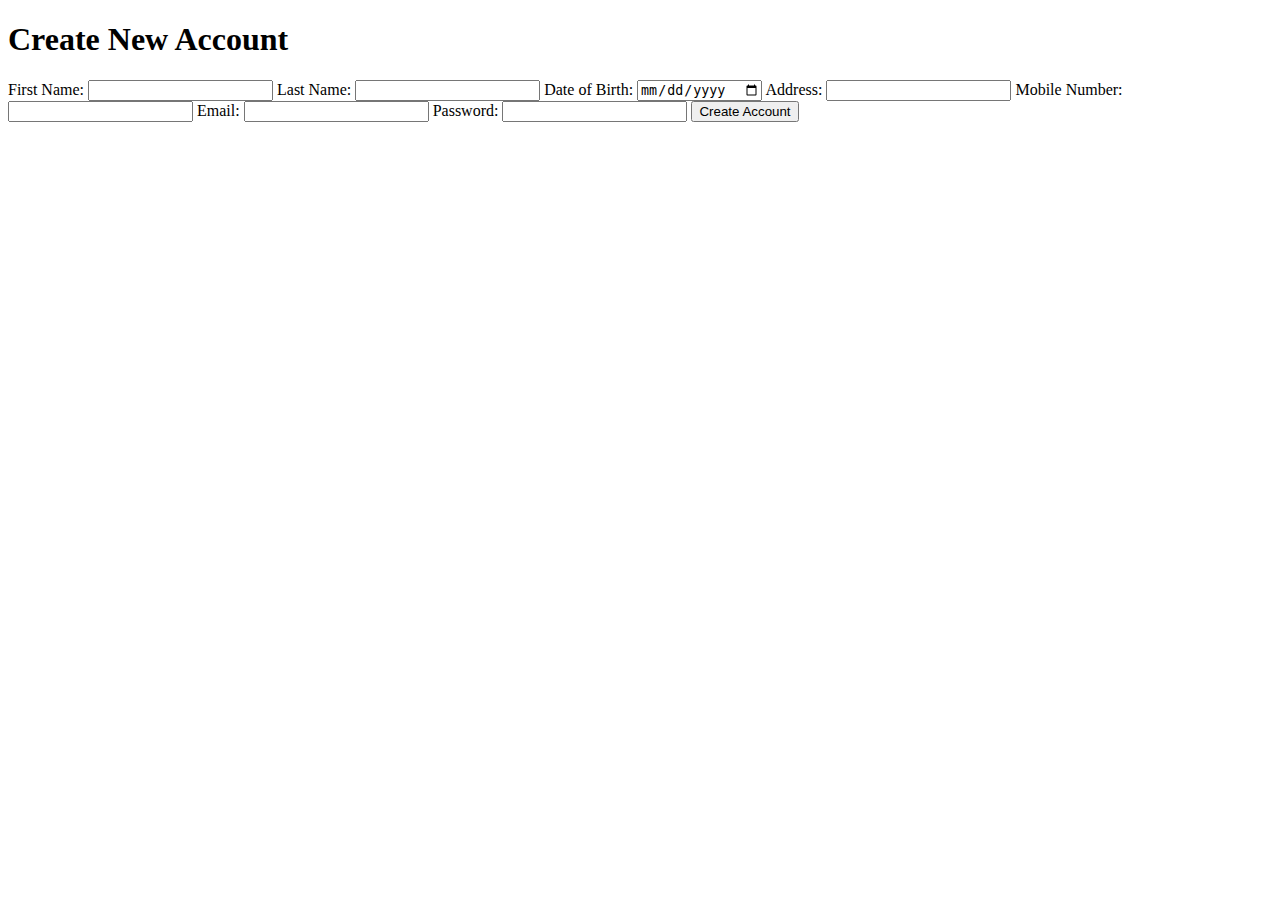
==== oldindex.html @ 107abf25 "add log in and create account page" ====
<!DOCTYPE html>
<html lang="en">
<head>
  <meta charset="UTF-8">
  <meta name="viewport" content="width=device-width, initial-scale=1.0">
  <title>Create New Account</title>
</head>
<body>
  <h1>Create New Account</h1>
  <form action="oldindex.php" method="POST">
    <!-- <label for="profile_picture">Profile Picture:</label>
    <input type="file" name="profile_picture" id="profile_picture" required> -->
    
    <label for="first_name">First Name:</label>
    <input type="text" name="first_name" id="first_name" required>
    
    <label for="last_name">Last Name:</label>
    <input type="text" name="last_name" id="last_name" required>
    
    <label for="date_of_birth">Date of Birth:</label>
    <input type="date" name="date_of_birth" id="date_of_birth" required>
    
    <label for="address">Address:</label>
    <input type="text" name="address" id="address" required>
    
    <label for="mobile_number">Mobile Number:</label>
    <input type="tel" name="mobile_number" id="mobile_number" required>
    
    <label for="email">Email:</label>
    <input type="email" name="email" id="email" required>
    
    <label for="password">Password:</label>
    <input type="text" name="passwords" id="password" required>
    
    <button type="submit">Create Account</button>
  </form>
</body>
</html>
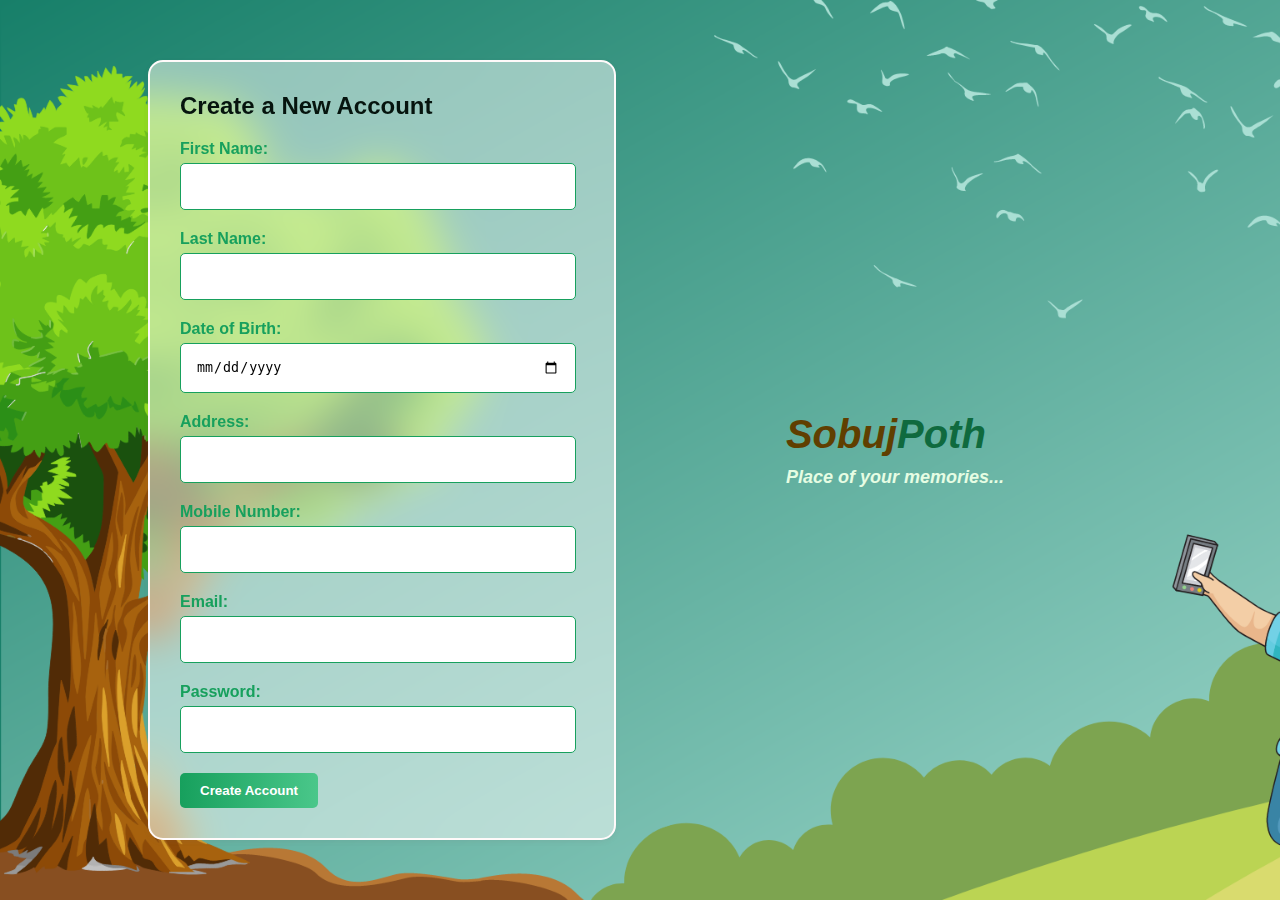
==== commit c25ce6c6: "apply styles on backgrounds to  homepage , search, profile" ====
--- a/oldindex.html
+++ b/oldindex.html
@@ -3,36 +3,50 @@
 <head>
   <meta charset="UTF-8">
   <meta name="viewport" content="width=device-width, initial-scale=1.0">
-  <title>Create New Account</title>
+  <title>Create Account</title>
+  <link rel="stylesheet" href="css/styles.css">
 </head>
-<body>
-  <h1>Create New Account</h1>
-  <form action="oldindex.php" method="POST">
-    <!-- <label for="profile_picture">Profile Picture:</label>
-    <input type="file" name="profile_picture" id="profile_picture" required> -->
-    
-    <label for="first_name">First Name:</label>
-    <input type="text" name="first_name" id="first_name" required>
-    
-    <label for="last_name">Last Name:</label>
-    <input type="text" name="last_name" id="last_name" required>
-    
-    <label for="date_of_birth">Date of Birth:</label>
-    <input type="date" name="date_of_birth" id="date_of_birth" required>
-    
-    <label for="address">Address:</label>
-    <input type="text" name="address" id="address" required>
-    
-    <label for="mobile_number">Mobile Number:</label>
-    <input type="tel" name="mobile_number" id="mobile_number" required>
-    
-    <label for="email">Email:</label>
-    <input type="email" name="email" id="email" required>
-    
-    <label for="password">Password:</label>
-    <input type="text" name="passwords" id="password" required>
-    
-    <button type="submit">Create Account</button>
-  </form>
+<body class="create-account-body">
+  <div class="create-account-container">
+
+    <div class="create-logo-container">
+      <h1>Sobuj<span>Poth</span></h1>
+      <p>Place of your memories...</p>
+    </div>
+    <div class="create-login-container">
+      <h1>Create a New Account</h1>
+      <form action="oldindex.php" method="POST">
+        <div class="form-group">
+          <label for="first_name">First Name:</label>
+          <input type="text" name="first_name" id="first_name" required>
+        </div>
+        <div class="form-group">
+          <label for="last_name">Last Name:</label>
+          <input type="text" name="last_name" id="last_name" required>
+        </div>
+        <div class="form-group">
+          <label for="date_of_birth">Date of Birth:</label>
+          <input type="date" name="date_of_birth" id="date_of_birth" required>
+        </div>
+        <div class="form-group">
+          <label for="address">Address:</label>
+          <input type="text" name="address" id="address" required>
+        </div>
+        <div class="form-group">
+          <label for="mobile_number">Mobile Number:</label>
+          <input type="tel" name="mobile_number" id="mobile_number" required>
+        </div>
+        <div class="form-group">
+          <label for="email">Email:</label>
+          <input type="email" name="email" id="email" required>
+        </div>
+        <div class="form-group">
+          <label for="password">Password:</label>
+          <input type="password" name="passwords" id="password" required>
+        </div>
+        <button type="submit">Create Account</button>
+      </form>
+    </div>
+  </div>
 </body>
-</html>+</html>
--- a/css/styles.css
+++ b/css/styles.css
@@ -0,0 +1,554 @@
+.login-body {
+  
+  background-image: url('../design-photo/login3.png');
+  background-repeat: no-repeat;
+  background-size: cover;
+  background-position: left;
+  font-family: Arial, sans-serif;
+  margin: 0;
+  padding: 0;
+  display: flex;
+  /* justify-content: center; */
+  align-items: center;
+  height: 100vh;
+  
+}
+
+.login-page-container {
+  display: flex;
+  justify-content: space-between;
+  align-items: center;
+  /* flex-direction: row; */
+  flex-direction: row-reverse;
+  gap: 150px;
+  width: 1100px;
+  padding: 20px;
+  margin-left: 10%;
+  margin-right: 20%;
+}
+
+.login-container {
+  background-color: rgb(255, 255, 255,50%);
+  /* background-color: transparent; */
+  backdrop-filter: blur(20px);
+  padding: 30px;
+  border-radius: 15px;
+  border: 2px solid snow;
+  box-shadow: 0 2px 5px rgba(113, 112, 112, 0.1);
+  flex: 1;
+  margin-right: 20px;
+}
+
+.login-container h1 {
+  font-size: 24px;
+  font-weight: bold;
+  color: #06140e;
+  margin: 0 0 20px;
+}
+
+.form-group {
+  margin-bottom: 20px;
+}
+
+label {
+  display: block;
+  margin-bottom: 5px;
+  color: #17a05d;
+  font-weight: bold;
+}
+
+input[type="email"],
+input[type="password"] {
+  width: 90%;
+  padding: 15px;
+  border: 1px solid #17a05d;
+  border-radius: 5px;
+}
+
+button[type="submit"] {
+  background: linear-gradient(to right, #17a05d, #4ac78a);
+  color: #ffffff;
+  padding: 10px 20px;
+  border: none;
+  border-radius: 5px;
+  cursor: pointer;
+  font-weight: bold;
+  transition: background-color 0.3s ease;
+}
+
+button[type="submit"]:hover {
+  background: linear-gradient(to right, #4ac78a, #17a05d);
+}
+
+a {
+  display: block;
+  text-align: center;
+  color: #17a05d;
+  text-decoration: none;
+  font-weight: bold;
+  font-size: 14px;
+}
+
+a:hover {
+  text-decoration: underline;
+}
+
+.logo-container {
+  text-align: left;
+}
+
+.logo-container h1 {
+  color: #603f00;
+  /* color: #0f6a3e; */
+  font-size: 40px;
+  font-weight: 700;
+  font-style: italic;
+  margin: 0;
+}
+.logo-container span {
+  color: #603f00;
+  color: #0f6a3e;
+  font-size: 40px;
+  margin: 0;
+}
+
+.logo-container p {
+  color: #e6fde3;
+  font-size: 18px;
+  font-weight: 700;
+  font-style: italic;
+  margin: 10px 0 0;
+}
+
+/* ................................................................
+......................create account start.........................
+................................................................... */
+.create-account-body{
+  
+  background-image: url('../design-photo/login3.png');
+  background-repeat: no-repeat;
+  background-size: cover;
+  background-position: left;
+  font-family: Arial, sans-serif;
+  margin: 0;
+  padding: 0;
+  display: flex;
+  /* justify-content: center; */
+  align-items: center;
+  height: 100vh;
+  
+}
+
+.create-account-container {
+  display: flex;
+  justify-content: space-between;
+  align-items: center;
+  /* flex-direction: row; */
+  flex-direction: row-reverse;
+  gap: 150px;
+  width: 1100px;
+  padding: 20px;
+  margin-left: 10%;
+  margin-right: 20%;
+}
+
+.create-login-container {
+  background-color: rgb(255, 255, 255,50%);
+  backdrop-filter: blur(20px);
+  padding: 30px;
+  border-radius: 15px;
+  border: 2px solid snow;
+  box-shadow: 0 2px 5px rgba(113, 112, 112, 0.1);
+  flex: 1;
+  margin-right: 20px;
+}
+
+.create-login-container h1 {
+  font-size: 24px;
+  font-weight: bold;
+  color: #06140e;
+  margin: 0 0 20px;
+}
+
+.form-group {
+  margin-bottom: 20px;
+}
+
+.create-login-container label {
+  display: block;
+  margin-bottom: 5px;
+  color: #17a05d;
+  font-weight: bold;
+}
+
+input[type="text"],
+input[type="date"],
+input[type="tel"],
+input[type="email"],
+input[type="password"] {
+  width: 90%;
+  padding: 15px;
+  border: 1px solid #17a05d;
+  border-radius: 5px;
+}
+
+.create-login-container button[type="submit"] {
+  background: linear-gradient(to right, #17a05d, #4ac78a);
+  color: #ffffff;
+  padding: 10px 20px;
+  border: none;
+  border-radius: 5px;
+  cursor: pointer;
+  font-weight: bold;
+  transition: background-color 0.3s ease;
+}
+
+.create-login-container button[type="submit"]:hover {
+  background: linear-gradient(to right, #4ac78a, #17a05d);
+}
+
+
+.create-logo-container {
+  text-align: left;
+}
+
+.create-logo-container h1 {
+  color: #603f00;
+  /* color: #0f6a3e; */
+  font-size: 40px;
+  font-weight: 700;
+  font-style: italic;
+  margin: 0;
+}
+.create-logo-container span {
+  color: #603f00;
+  color: #0f6a3e;
+  font-size: 40px;
+  margin: 0;
+}
+
+.create-logo-container p {
+  color: #e6fde3;
+  font-size: 18px;
+  font-weight: 700;
+  font-style: italic;
+  margin: 10px 0 0;
+}
+
+
+/* ................................................................
+......................create account end...........................
+................................................................... */
+
+
+
+/* ********************************************************************************** */
+.homepage-body {
+  font-family: Arial, sans-serif;
+  margin: 0;
+  padding: 0;
+  background-color: #ebfcff;
+  background-image: url('../design-photo/login0.png');
+  background-repeat: no-repeat;
+  background-size: cover;
+  background-position: right;
+  color: #333333;
+}
+
+/* ................................................................
+..........................navbar start.............................
+................................................................... */
+
+.navbar {
+  background-color: #4af8b0f2;
+  background-image: url('../design-photo/bg11.png');
+  
+  background-repeat: no-repeat;
+  background-size: cover;
+  background-position: right;
+  box-shadow: 0 2px 5px rgba(0, 0, 0, 0.1);
+
+  overflow: hidden;
+  position: fixed;
+  top: 0;
+  width: 150px;
+  height: 100vh;
+  z-index: 100;
+  display: flex;
+  justify-content: center;
+}
+
+.navbar button {
+  background-color: transparent;
+  border: none;
+  cursor: pointer;
+}
+
+.navbar a {
+  display: inline-block;
+  background-color: #bec9bc;
+  border: none;
+  color: #ffffff;
+  padding: 10px 20px;
+  margin: 10px 0px;
+  font-size: 16px;
+  text-decoration: none;
+  cursor: pointer;
+  transition: background-color 0.3s ease;
+}
+
+.navbar a:hover {
+  background-color: #c0c4bf;
+}
+
+.button-group {
+  display: flex;
+  justify-content: center;
+  flex-direction: column;
+  gap: 10px;
+  margin-left: auto;
+  margin-right: auto;
+}
+
+.button-group button a {
+  background-color: #dee4ff;
+  width: 150px;
+  margin-left: -40px;
+  border: none;
+  color: #363636;
+  font-size: 20px;
+  font-weight: 700;
+  cursor: pointer;
+  transition: background-color 0.3s ease;
+}
+/*............................................................
+............................navbar end........................
+..............................................................*/
+/*............................................................
+............................profile start........................
+..............................................................*/
+.profile-picture {
+  width: 100px;
+  height: 100px;
+  border-radius: 50%;
+  object-fit: cover;
+}
+
+/*............................................................
+............................profile end........................
+..............................................................*/
+
+/*............................................................
+..................upload image and post start.................
+.............................................................. */
+.upload-container {
+  width: 450px;
+  background-color: #fffefe;
+  /* background-image: url('../design-photo/bg8.jpg');
+  background-repeat: no-repeat;
+  background-size: cover;
+  background-position: left; */
+  padding: 20px;
+  border-radius: 5px;
+  box-shadow: 0 2px 5px rgba(0, 0, 0, 0.1);
+  position: fixed;
+  top: 0;
+  left: 150px;
+  height: 100vh;
+  z-index: 2;
+}
+
+.upload-container label {
+  display: block;
+  margin-bottom: 10px;
+  font-weight: bold;
+}
+
+.upload-container input[type="file"],
+.upload-container textarea {
+  width: 95%;
+  padding: 10px;
+  margin-bottom: 10px;
+  border: 1px solid #dddddd;
+  border-radius: 5px;
+  resize: none;
+}
+
+.upload-container button[type="submit"] {
+  background-color: #3e62a4;
+  color: #ffffff;
+  padding: 10px 20px;
+  border: none;
+  border-radius: 5px;
+  cursor: pointer;
+  font-weight: bold;
+  transition: background-color 0.3s ease;
+}
+
+.upload-container button[type="submit"]:hover {
+  background-color: #195185;
+}
+
+.upload-container-container {
+  overflow: hidden;
+  display: flex;
+  justify-content: center;
+}
+
+/*............................................................
+..................upload image and post end...................
+.............................................................. */
+
+/* ...........................................................
+..................search and post start........................
+.............................................................. */
+
+/* ***************search and post container start************** */
+.fix-width-container {
+  margin-left: 650px;
+}
+
+.container {
+  max-width: 1000px;
+  margin: 0 auto;
+  padding: 20px;
+}
+/* ***************search and post container end************** */
+
+/* ***************search  container start************** */
+.style {
+  background-color: #7bc3b9f2;
+  border-bottom: 2px solid #ffffff;
+  /* background-image: url('../design-photo/greenyellow1.png');
+  background-repeat: no-repeat;
+  background-size: cover; */
+  position: fixed;
+  z-index: 1;
+  top: 0px;
+  width: 100%;
+  height: 100px;
+  
+}
+.post-background{
+  background-image: url('../design-photo/bg7.jpg');
+  background-repeat: no-repeat;
+  background-size: cover;
+  position: fixed;
+  z-index: 0;
+  top: 100px;
+  width: 100%;
+  height:100vh;
+}
+.search-form{
+  display: flex;
+  position: fixed;
+  top: 30px;
+  z-index: 2;
+}
+.button-container {
+  display: flex;
+  justify-content: flex-end;
+  margin: auto;
+  margin-bottom: 90px;
+  margin-top: -90px;
+  width: 780px;
+}
+
+.button-container button {
+  background-color: #def2ff;
+  border: 2px solid #ffffff;
+  color: #ffffff;
+  padding: 10px 20px;
+  font-size: 16px;
+  border-radius: 5px;
+  cursor: pointer;
+  transition: background-color 0.3s ease;
+  margin: 0 5px;
+  margin-top: 0px;
+}
+
+.button-container input {
+  background-color: #effdff;
+  border: 2px solid #ffffff;
+  color: #212121;
+  padding: 10px 20px;
+  font-size: 16px;
+  border-radius: 5px;
+  margin: 0 5px;
+  margin-top: 0px;
+}
+
+.button-container button:hover {
+  background-color: #b0f6ff;
+}
+
+.search-under-space{
+  height: 100px;
+}
+
+/* ***************search  container end************** */
+
+/* ***************post  container start************** */
+.post-container {
+  background-color: rgb(255, 255, 255, 70%);
+  backdrop-filter: blur(20px);
+  padding: 20px;
+  box-shadow: 0 2px 5px rgba(0, 0, 0, 0.1);
+  margin-bottom: 10px;
+  border: 2px solid #ffffff;
+  border-radius: 15px;
+}
+
+.profile-name-container {
+  display: flex;
+  align-items: center;
+  margin-bottom: 10px;
+}
+
+.profile-image {
+  width: 40px;
+  height: 40px;
+  border-radius: 50%;
+  object-fit: cover;
+  margin-right: 10px;
+}
+
+.post-name {
+  font-weight: bold;
+  margin: 0;
+}
+
+.post-date {
+  font-weight: bold;
+  margin: 0;
+  color: #777777;
+  text-align: right;
+}
+
+.post-message {
+  margin-bottom: 10px;
+}
+
+.post-image {
+  max-width: 100%;
+  max-height: 300px;
+  object-fit: cover;
+}
+
+/* ***************post  container end************** */
+
+
+/* ...........................................................
+......................search and post start...................
+.............................................................. */
+
+
+
+
+
+
+
+
+
+
+
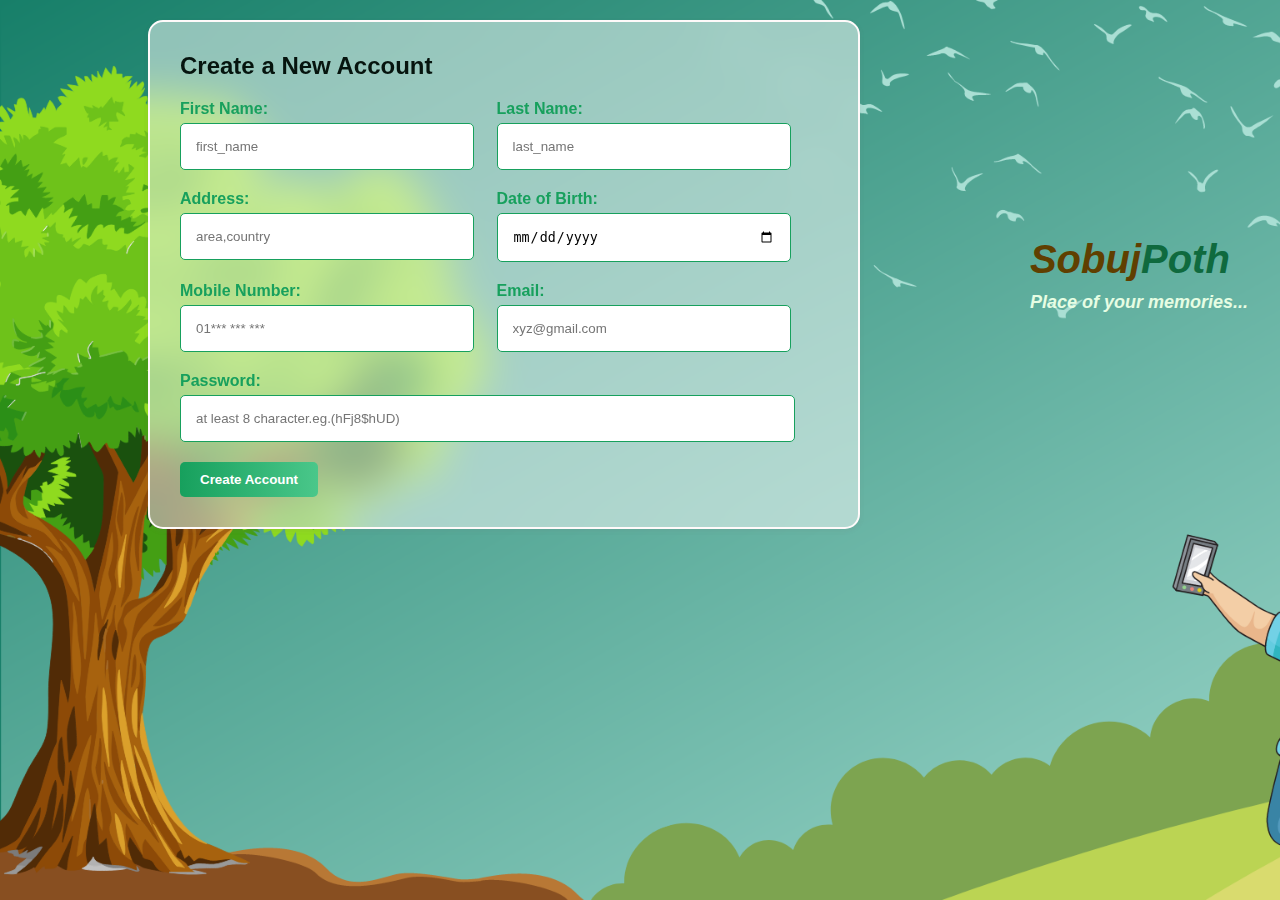
==== commit 2787d5fb: "update edit profile and create account" ====
--- a/oldindex.html
+++ b/oldindex.html
@@ -1,11 +1,13 @@
 <!DOCTYPE html>
 <html lang="en">
+
 <head>
   <meta charset="UTF-8">
   <meta name="viewport" content="width=device-width, initial-scale=1.0">
   <title>Create Account</title>
   <link rel="stylesheet" href="css/styles.css">
 </head>
+
 <body class="create-account-body">
   <div class="create-account-container">
 
@@ -16,37 +18,68 @@
     <div class="create-login-container">
       <h1>Create a New Account</h1>
       <form action="oldindex.php" method="POST">
-        <div class="form-group">
-          <label for="first_name">First Name:</label>
-          <input type="text" name="first_name" id="first_name" required>
+        <!-- first name -->
+        <div style="display:float; float: left; width: 45%;margin-right: 25px;">
+          <div class="form-group">
+            <label for="first_name">First Name:</label>
+            <input type="text" name="first_name" id="first_name" placeholder="first_name" required>
+          </div>
         </div>
-        <div class="form-group">
-          <label for="last_name">Last Name:</label>
-          <input type="text" name="last_name" id="last_name" required>
+        <!-- last name -->
+        <div style="display:float; float: left; width: 45%;">
+          <div class="form-group">
+            <label for="last_name">Last Name:</label>
+            <input type="text" name="last_name" id="last_name"placeholder="last_name" required>
+          </div>
         </div>
-        <div class="form-group">
-          <label for="date_of_birth">Date of Birth:</label>
-          <input type="date" name="date_of_birth" id="date_of_birth" required>
+        
+
+        <!-- Date of Birth -->
+        <div style="display:float; float: left; width: 45%;margin-right: 25px;">
+          <div class="form-group">
+            <label for="address">Address:</label>
+            <input type="text" name="address" id="address"placeholder="area,country" required>
+          </div>
         </div>
-        <div class="form-group">
-          <label for="address">Address:</label>
-          <input type="text" name="address" id="address" required>
+        <!-- Address -->
+        <div style="display:float; float: left; width: 45%;">
+          <div class="form-group">
+            <label for="date_of_birth">Date of Birth:</label>
+            <input type="date" name="date_of_birth" id="date_of_birth" required>
+          </div>
         </div>
-        <div class="form-group">
-          <label for="mobile_number">Mobile Number:</label>
-          <input type="tel" name="mobile_number" id="mobile_number" required>
+        <!-- Mobile Number -->
+        <div style="display:float; float: left; width: 45%;margin-right: 25px;">
+          <div class="form-group">
+            <label for="mobile_number">Mobile Number:</label>
+            <input type="tel" name="mobile_number" id="mobile_number"placeholder="01*** *** ***" required>
+          </div>
         </div>
-        <div class="form-group">
-          <label for="email">Email:</label>
-          <input type="email" name="email" id="email" required>
+        <!-- Email -->
+        <div style="display:float; float: left; width: 45%;">
+          <div class="form-group">
+            <label for="email">Email:</label>
+            <input type="email" name="email" id="email"placeholder="xyz@gmail.com" required>
+          </div>
         </div>
+
+        <!-- Password -->
+        <!-- <div style="display:float; float: left; width: 45%;margin-right: 25px;">
+          <div class="form-group">
+            <label for="mobile_number">Mobile Number:</label>
+            <input type="tel" name="mobile_number" id="mobile_number" required>
+          </div>
+        </div> -->
+        
+        
         <div class="form-group">
           <label for="password">Password:</label>
-          <input type="password" name="passwords" id="password" required>
+          <input type="password" name="passwords" id="password"placeholder="at least 8 character.eg.(hFj8$hUD)" required>
         </div>
         <button type="submit">Create Account</button>
       </form>
     </div>
   </div>
 </body>
-</html>
+
+</html>--- a/css/styles.css
+++ b/css/styles.css
@@ -132,7 +132,9 @@
   font-family: Arial, sans-serif;
   margin: 0;
   padding: 0;
-  display: flex;
+  /* 
+  
+  display: flex; */
   /* justify-content: center; */
   align-items: center;
   height: 100vh;
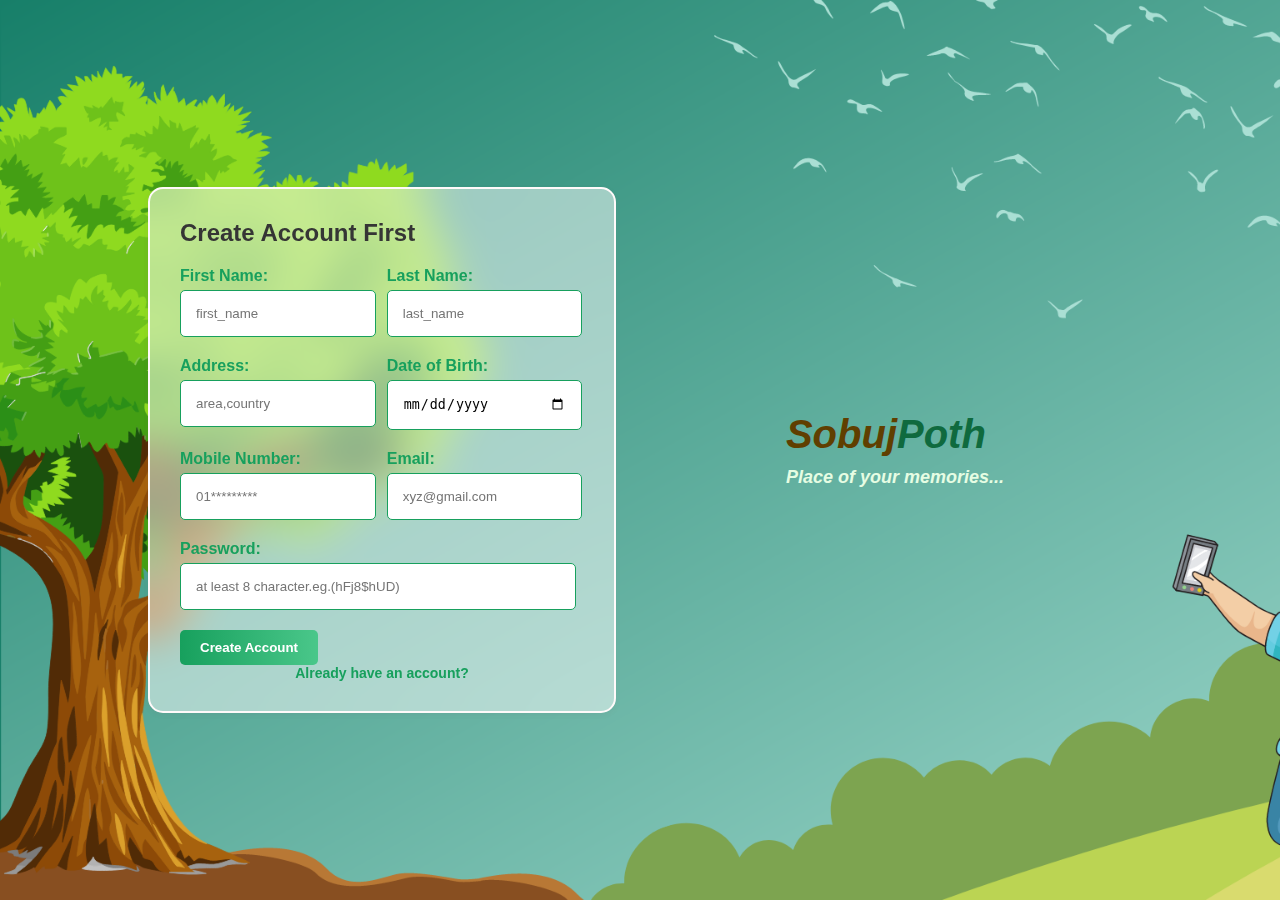
==== commit aea3ccb5: "complite project withour responsive" ====
--- a/oldindex.html
+++ b/oldindex.html
@@ -4,7 +4,7 @@
 <head>
   <meta charset="UTF-8">
   <meta name="viewport" content="width=device-width, initial-scale=1.0">
-  <title>Create Account</title>
+  <title>Account opening|SobujPoth</title>
   <link rel="stylesheet" href="css/styles.css">
 </head>
 
@@ -16,7 +16,7 @@
       <p>Place of your memories...</p>
     </div>
     <div class="create-login-container">
-      <h1>Create a New Account</h1>
+      <h1>Create Account First</h1>
       <form action="oldindex.php" method="POST">
         <!-- first name -->
         <div style="display:float; float: left; width: 45%;margin-right: 25px;">
@@ -52,7 +52,7 @@
         <div style="display:float; float: left; width: 45%;margin-right: 25px;">
           <div class="form-group">
             <label for="mobile_number">Mobile Number:</label>
-            <input type="tel" name="mobile_number" id="mobile_number"placeholder="01*** *** ***" required>
+            <input type="tel" name="mobile_number" id="mobile_number" pattern="01[0-9]{9}" minlength="11" maxlength="11" placeholder="01*********" required oninvalid="this.setCustomValidity('Invalid mobile number format.')" oninput="this.setCustomValidity('')">
           </div>
         </div>
         <!-- Email -->
@@ -74,9 +74,10 @@
         
         <div class="form-group">
           <label for="password">Password:</label>
-          <input type="password" name="passwords" id="password"placeholder="at least 8 character.eg.(hFj8$hUD)" required>
+          <input type="password" name="passwords" id="password"minlength="8" maxlength="32"placeholder="at least 8 character.eg.(hFj8$hUD)" required>
         </div>
         <button type="submit">Create Account</button>
+        <a href="index.html"> Already have an account?</a>
       </form>
     </div>
   </div>
--- a/css/styles.css
+++ b/css/styles.css
@@ -1,5 +1,7 @@
+/* ................................................................
+.........................login account start.........................
+................................................................... */
 .login-body {
-  
   background-image: url('../design-photo/login3.png');
   background-repeat: no-repeat;
   background-size: cover;
@@ -8,17 +10,15 @@
   margin: 0;
   padding: 0;
   display: flex;
-  /* justify-content: center; */
   align-items: center;
   height: 100vh;
-  
+
 }
 
 .login-page-container {
   display: flex;
   justify-content: space-between;
   align-items: center;
-  /* flex-direction: row; */
   flex-direction: row-reverse;
   gap: 150px;
   width: 1100px;
@@ -28,8 +28,7 @@
 }
 
 .login-container {
-  background-color: rgb(255, 255, 255,50%);
-  /* background-color: transparent; */
+  background-color: rgb(255, 255, 255, 50%);
   backdrop-filter: blur(20px);
   padding: 30px;
   border-radius: 15px;
@@ -99,12 +98,12 @@
 
 .logo-container h1 {
   color: #603f00;
-  /* color: #0f6a3e; */
   font-size: 40px;
   font-weight: 700;
   font-style: italic;
   margin: 0;
 }
+
 .logo-container span {
   color: #603f00;
   color: #0f6a3e;
@@ -121,10 +120,14 @@
 }
 
 /* ................................................................
+.........................login account end.........................
+................................................................... */
+
+/* ................................................................
 ......................create account start.........................
 ................................................................... */
-.create-account-body{
-  
+.create-account-body {
+
   background-image: url('../design-photo/login3.png');
   background-repeat: no-repeat;
   background-size: cover;
@@ -132,20 +135,16 @@
   font-family: Arial, sans-serif;
   margin: 0;
   padding: 0;
-  /* 
-  
-  display: flex; */
-  /* justify-content: center; */
+  display: flex;
   align-items: center;
   height: 100vh;
-  
+
 }
 
 .create-account-container {
   display: flex;
   justify-content: space-between;
   align-items: center;
-  /* flex-direction: row; */
   flex-direction: row-reverse;
   gap: 150px;
   width: 1100px;
@@ -155,7 +154,7 @@
 }
 
 .create-login-container {
-  background-color: rgb(255, 255, 255,50%);
+  background-color: rgb(255, 255, 255, 50%);
   backdrop-filter: blur(20px);
   padding: 30px;
   border-radius: 15px;
@@ -168,7 +167,7 @@
 .create-login-container h1 {
   font-size: 24px;
   font-weight: bold;
-  color: #06140e;
+  color: #353535;
   margin: 0 0 20px;
 }
 
@@ -216,12 +215,12 @@
 
 .create-logo-container h1 {
   color: #603f00;
-  /* color: #0f6a3e; */
   font-size: 40px;
   font-weight: 700;
   font-style: italic;
   margin: 0;
 }
+
 .create-logo-container span {
   color: #603f00;
   color: #0f6a3e;
@@ -242,7 +241,10 @@
 ......................create account end...........................
 ................................................................... */
 
-
+/* ********************************************************************************** */
+/* ................................................................
+.........................Homepage  start...........................
+................................................................... */
 
 /* ********************************************************************************** */
 .homepage-body {
@@ -264,7 +266,7 @@
 .navbar {
   background-color: #4af8b0f2;
   background-image: url('../design-photo/bg11.png');
-  
+
   background-repeat: no-repeat;
   background-size: cover;
   background-position: right;
@@ -323,6 +325,7 @@
   cursor: pointer;
   transition: background-color 0.3s ease;
 }
+
 /*............................................................
 ............................navbar end........................
 ..............................................................*/
@@ -343,13 +346,10 @@
 /*............................................................
 ..................upload image and post start.................
 .............................................................. */
+
 .upload-container {
   width: 450px;
   background-color: #fffefe;
-  /* background-image: url('../design-photo/bg8.jpg');
-  background-repeat: no-repeat;
-  background-size: cover;
-  background-position: left; */
   padding: 20px;
   border-radius: 5px;
   box-shadow: 0 2px 5px rgba(0, 0, 0, 0.1);
@@ -397,6 +397,11 @@
   justify-content: center;
 }
 
+/* update width container for homepage */
+.update-width {
+  width: 430px;
+}
+
 /*............................................................
 ..................upload image and post end...................
 .............................................................. */
@@ -415,23 +420,21 @@
   margin: 0 auto;
   padding: 20px;
 }
+
 /* ***************search and post container end************** */
 
 /* ***************search  container start************** */
 .style {
   background-color: #7bc3b9f2;
   border-bottom: 2px solid #ffffff;
-  /* background-image: url('../design-photo/greenyellow1.png');
-  background-repeat: no-repeat;
-  background-size: cover; */
   position: fixed;
   z-index: 1;
   top: 0px;
   width: 100%;
   height: 100px;
-  
-}
-.post-background{
+}
+
+.post-background {
   background-image: url('../design-photo/bg7.jpg');
   background-repeat: no-repeat;
   background-size: cover;
@@ -439,14 +442,16 @@
   z-index: 0;
   top: 100px;
   width: 100%;
-  height:100vh;
-}
-.search-form{
+  height: 100vh;
+}
+
+.search-form {
   display: flex;
   position: fixed;
   top: 30px;
   z-index: 2;
 }
+
 .button-container {
   display: flex;
   justify-content: flex-end;
@@ -484,7 +489,7 @@
   background-color: #b0f6ff;
 }
 
-.search-under-space{
+.search-under-space {
   height: 100px;
 }
 
@@ -529,28 +534,20 @@
 
 .post-message {
   margin-bottom: 10px;
+  overflow-wrap: break-word !important;
+  word-wrap: break-word !important;
+  hyphens: auto !important;
 }
 
 .post-image {
   max-width: 100%;
   max-height: 300px;
   object-fit: cover;
+
 }
 
 /* ***************post  container end************** */
-
 
 /* ...........................................................
 ......................search and post start...................
-.............................................................. */
-
-
-
-
-
-
-
-
-
-
-
+.............................................................. */